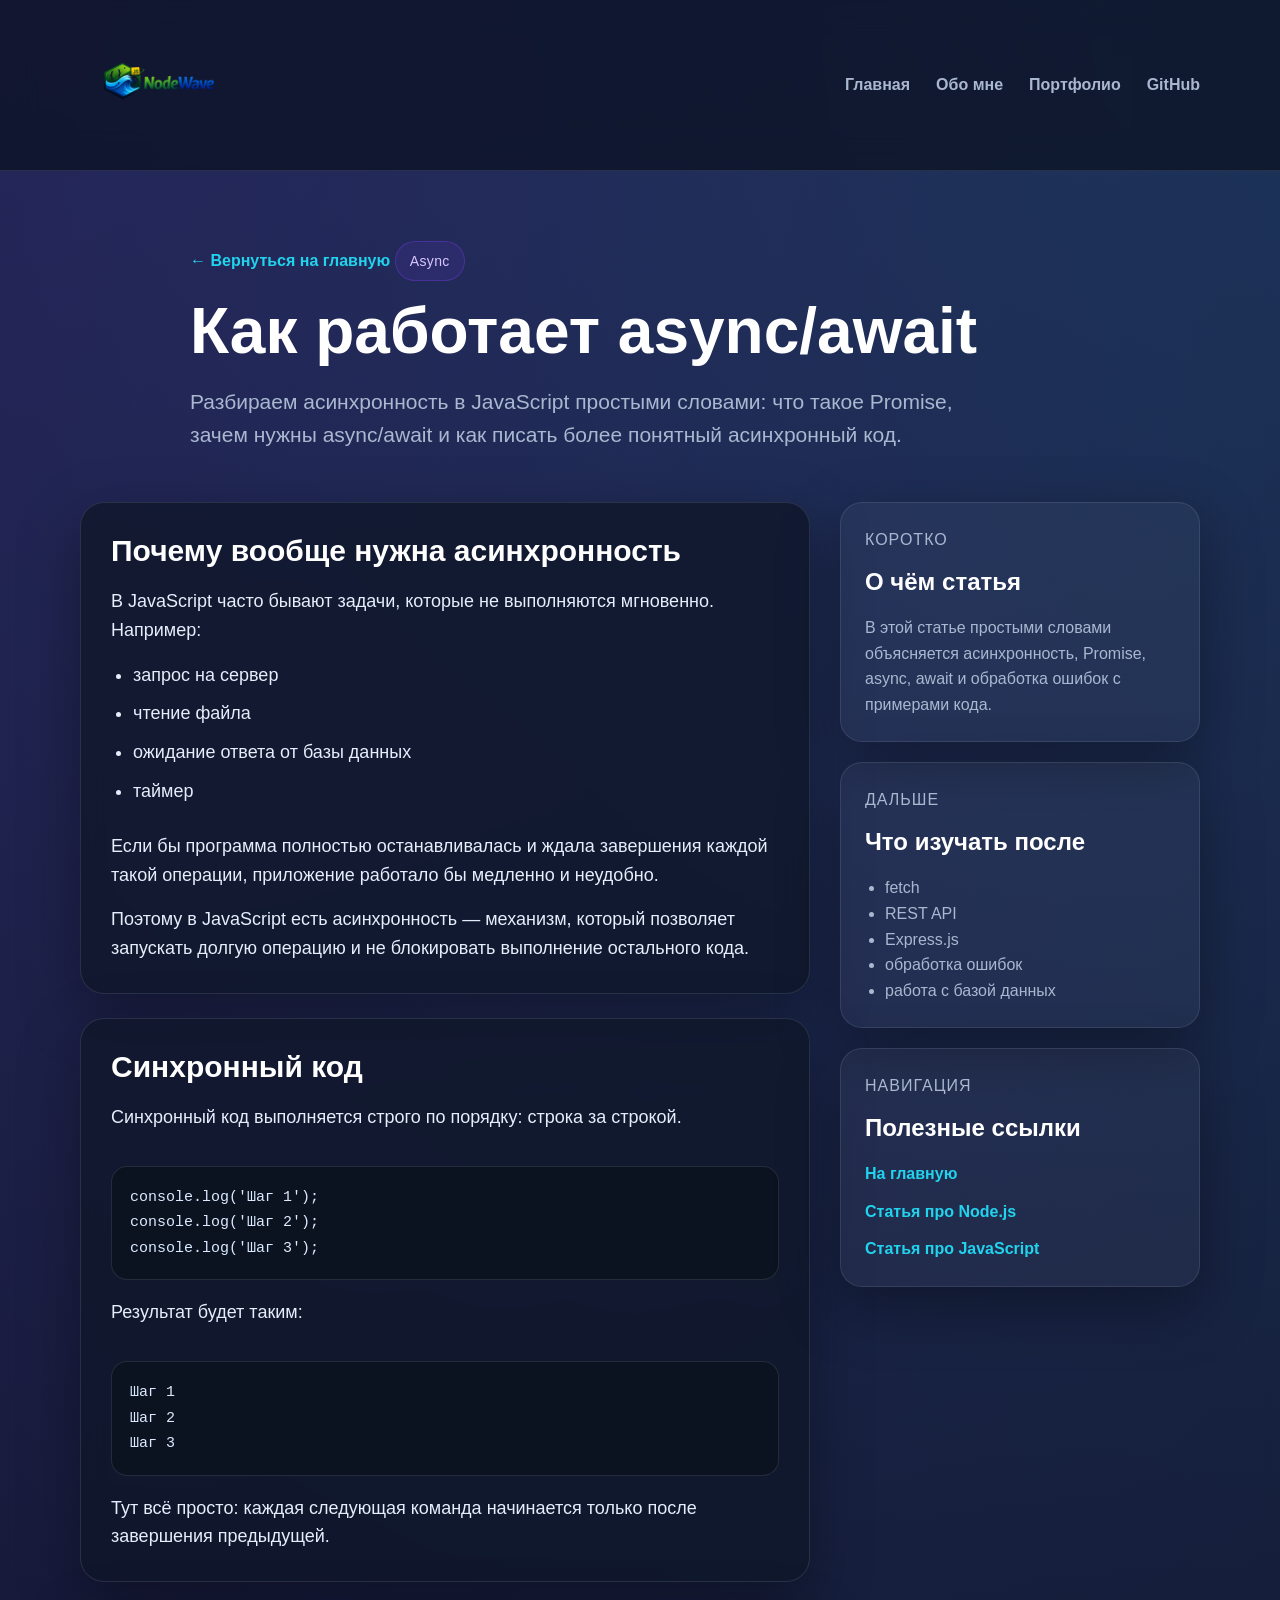
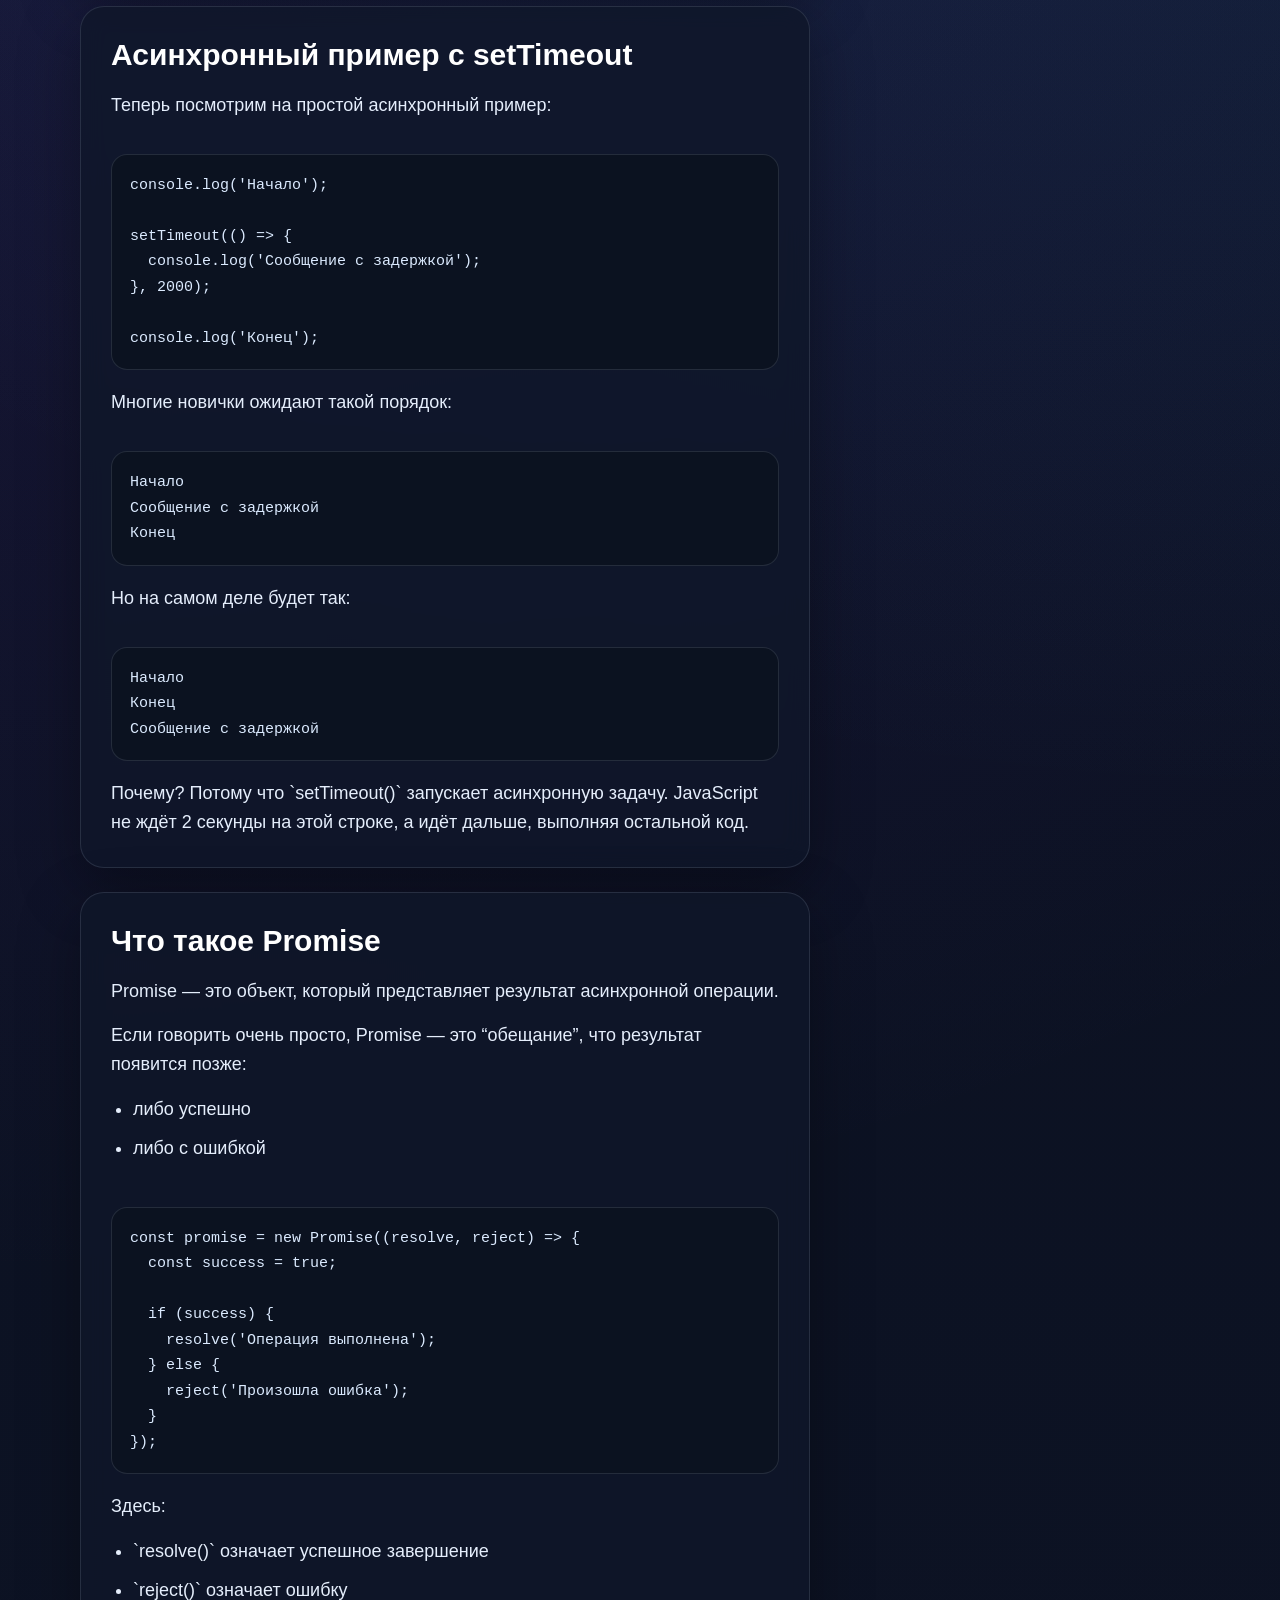
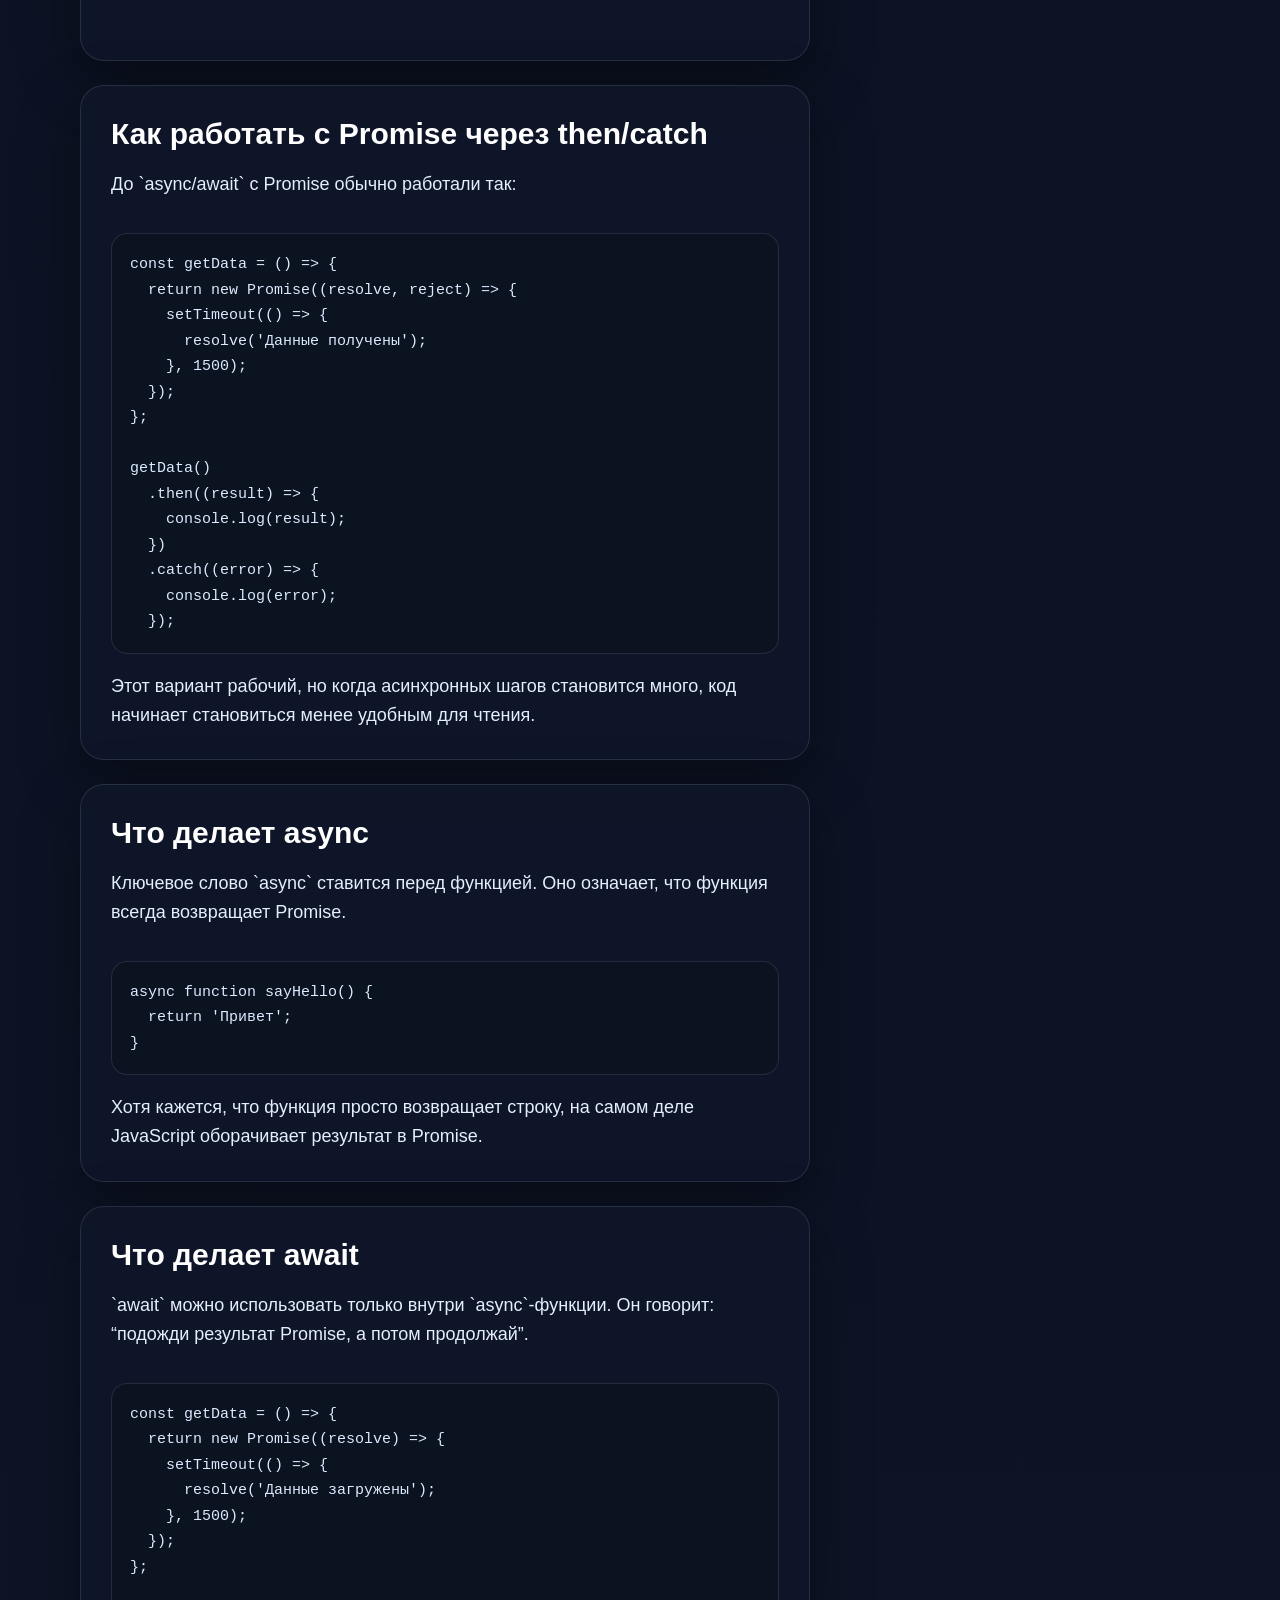
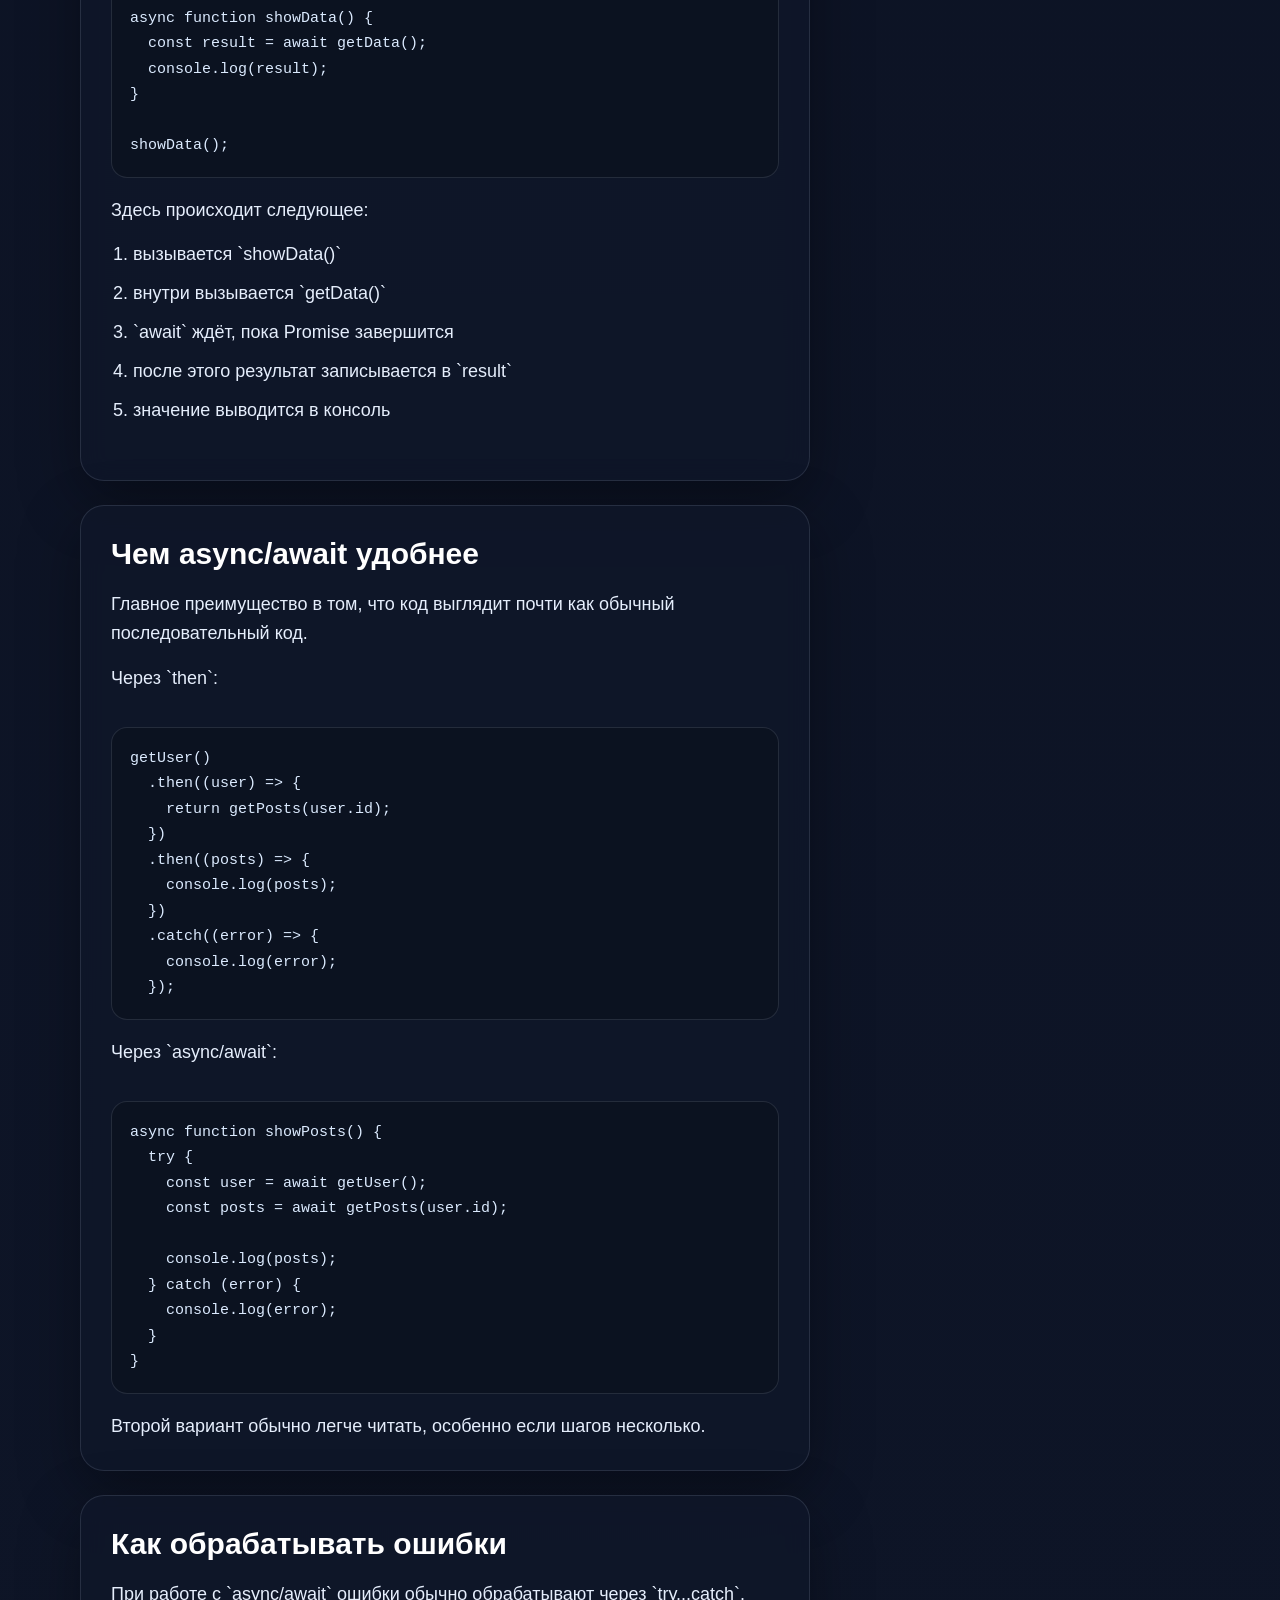
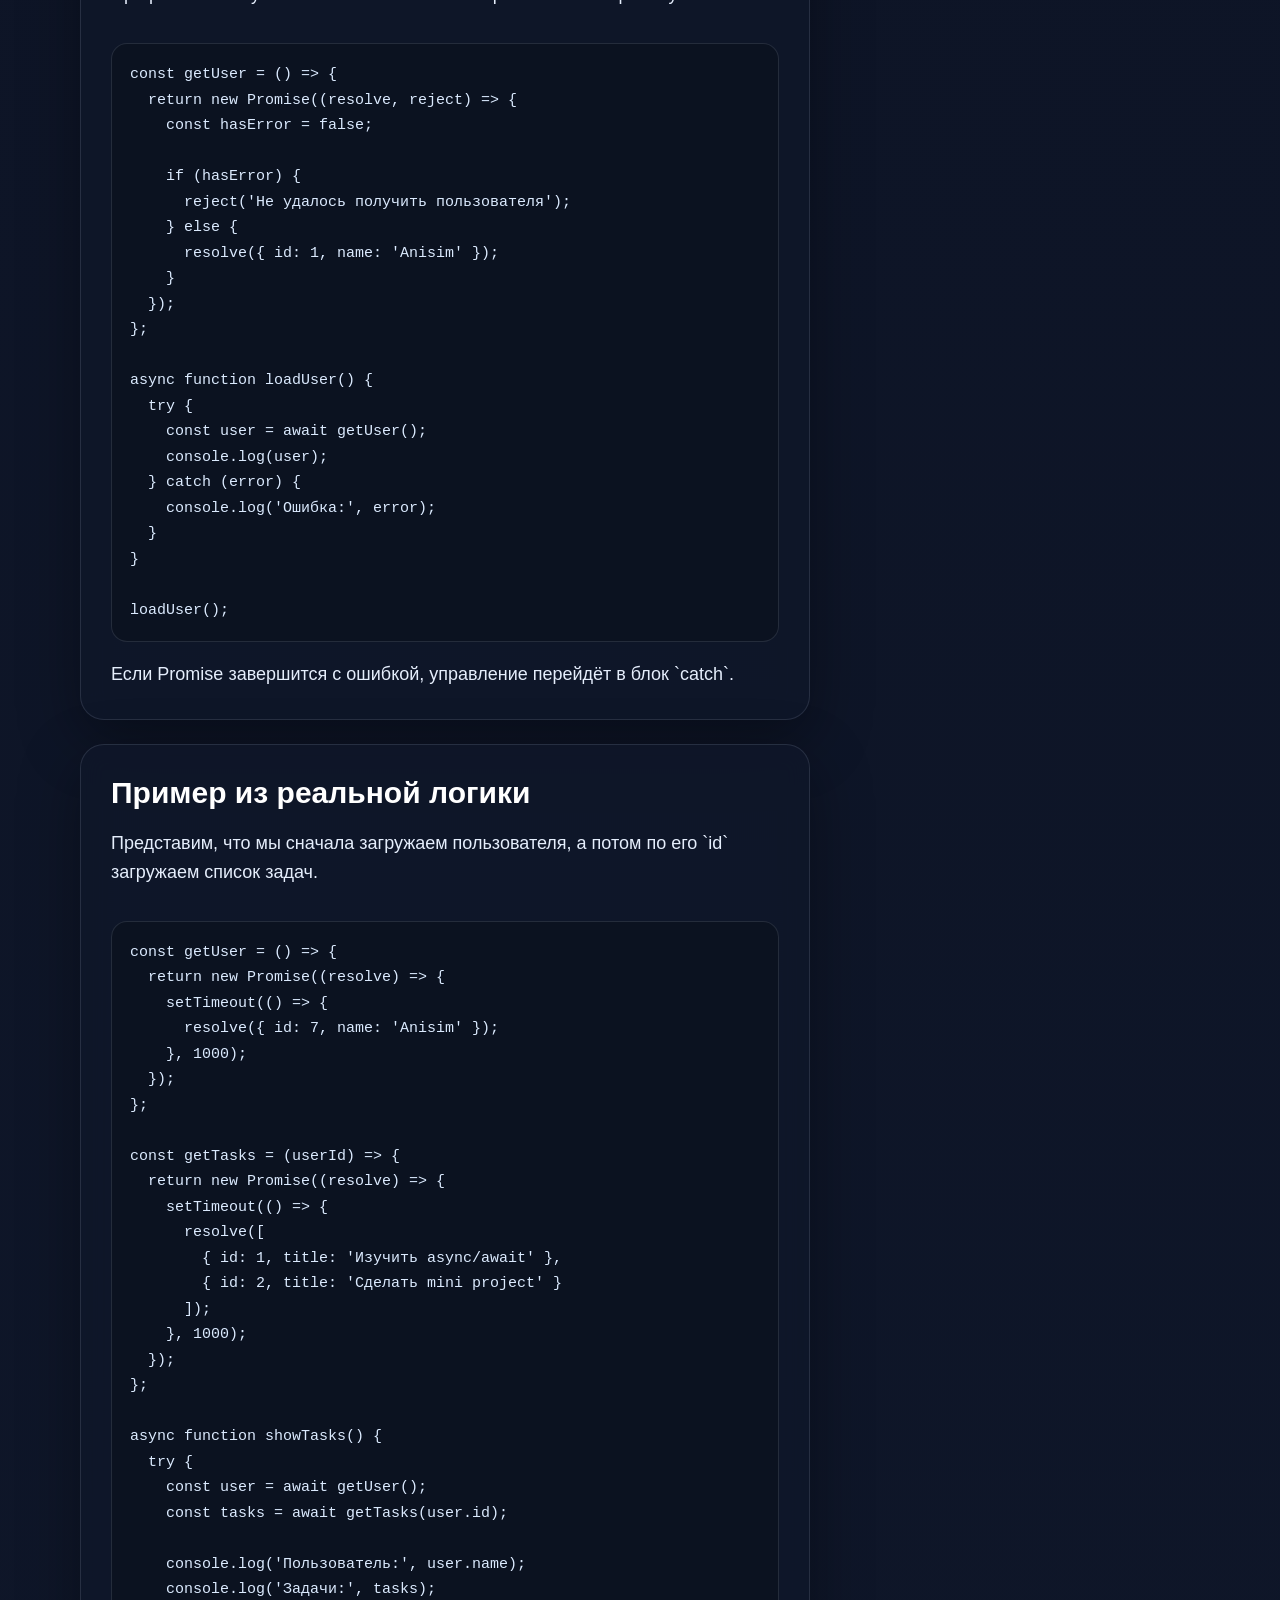
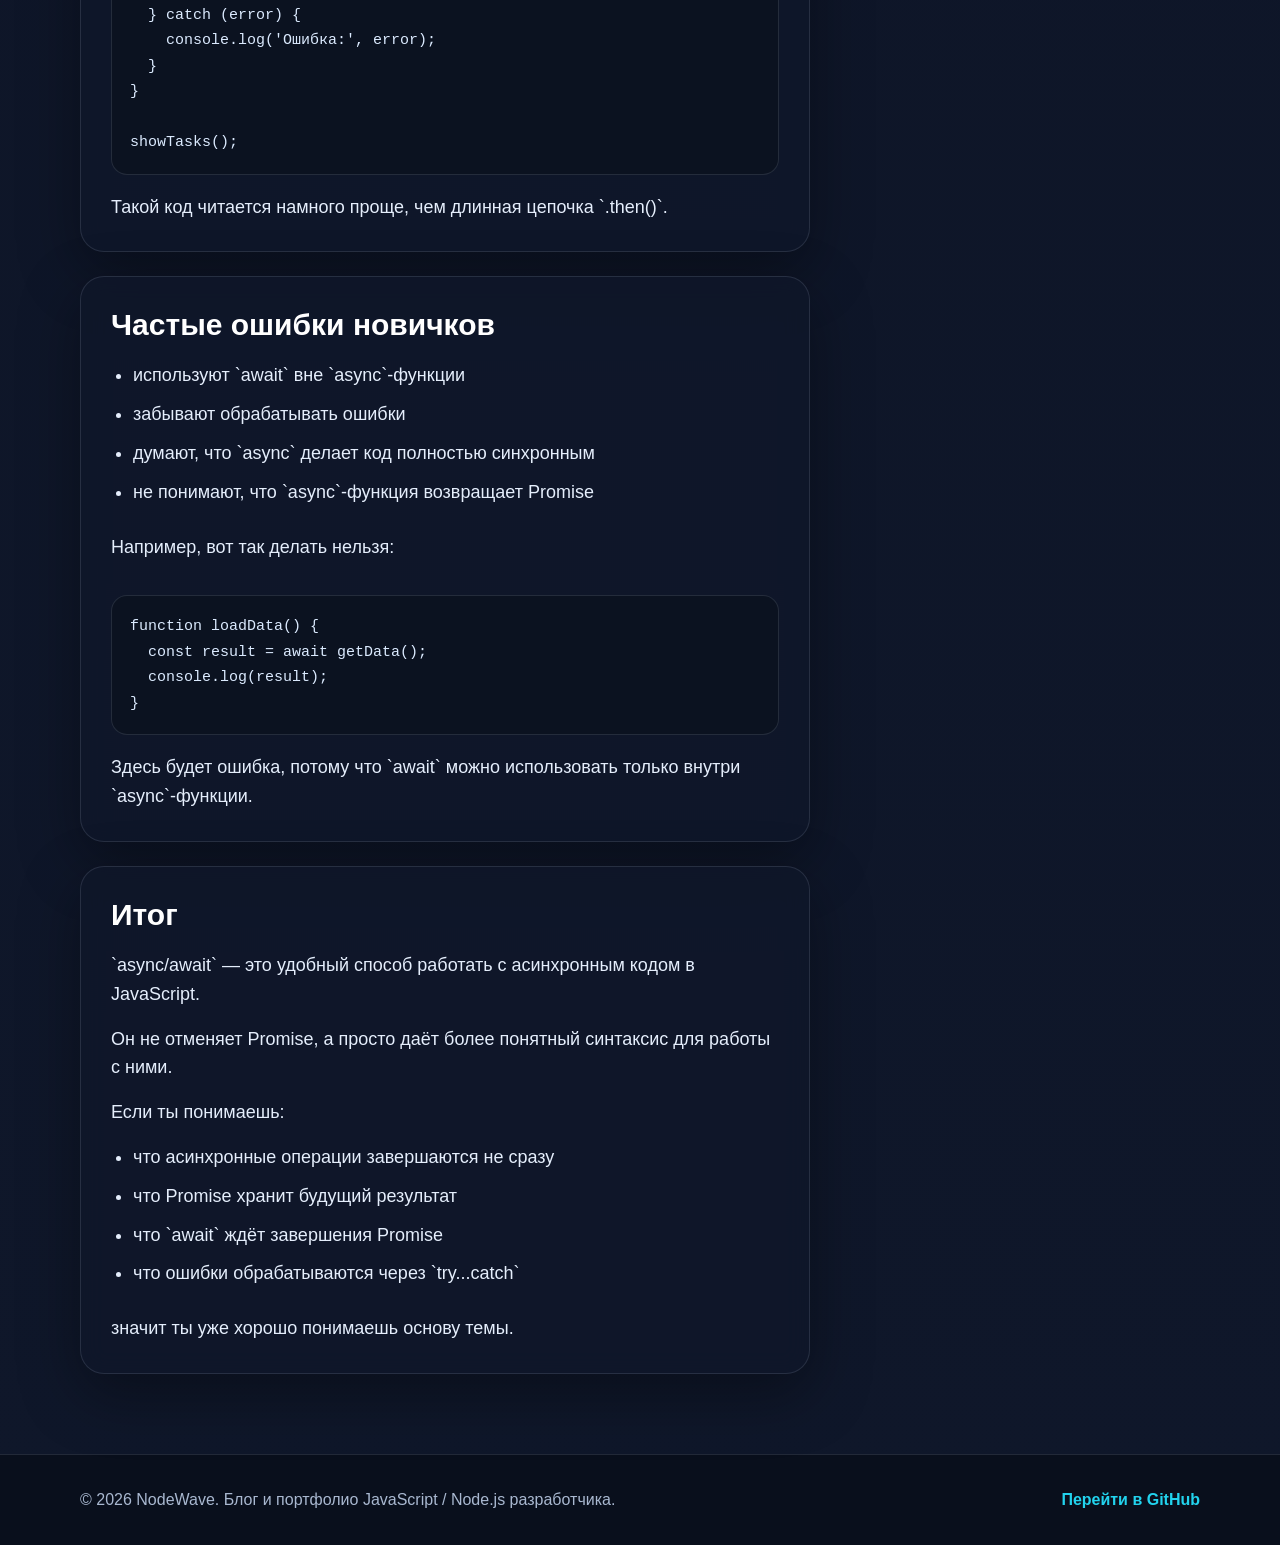
==== articles/async-await.html @ aeb6fb41 "Add async await article with code examples" ====
<!DOCTYPE html>
<html lang="ru">
<head>
  <meta charset="UTF-8" />
  <meta name="viewport" content="width=device-width, initial-scale=1.0" />
  <title>Как работает async/await — NodeWave</title>
  <link rel="stylesheet" href="../assets/css/style.css" />
  <link rel="stylesheet" href="../assets/css/article.css" />
</head>
<body>
  <header class="site-header">
    <div class="container header-inner">
      <a class="logo" href="../index.html">
        <img src="../assets/img/logo/logo.png" alt="NodeWave logo" />
      </a>

      <nav class="site-nav">
        <a href="../index.html">Главная</a>
        <a href="../about.html">Обо мне</a>
        <a href="../portfolio.html">Портфолио</a>
        <a href="https://github.com/anisimV?tab=repositories" target="_blank">GitHub</a>
      </nav>
    </div>
  </header>

  <main class="article-page">
    <section class="article-hero">
      <div class="container article-hero-inner">
        <a class="back-link" href="../index.html">← Вернуться на главную</a>
        <p class="article-category">Async</p>
        <h1>Как работает async/await</h1>
        <p class="article-lead">
          Разбираем асинхронность в JavaScript простыми словами:
          что такое Promise, зачем нужны async/await и как писать
          более понятный асинхронный код.
        </p>
      </div>
    </section>

    <section class="article-content-section">
      <div class="container article-layout">
        <article class="article-content">
          <div class="article-card">
            <h2>Почему вообще нужна асинхронность</h2>
            <p>
              В JavaScript часто бывают задачи, которые не выполняются мгновенно.
              Например:
            </p>
            <ul>
              <li>запрос на сервер</li>
              <li>чтение файла</li>
              <li>ожидание ответа от базы данных</li>
              <li>таймер</li>
            </ul>
            <p>
              Если бы программа полностью останавливалась и ждала завершения
              каждой такой операции, приложение работало бы медленно и неудобно.
            </p>
            <p>
              Поэтому в JavaScript есть асинхронность — механизм,
              который позволяет запускать долгую операцию и не блокировать
              выполнение остального кода.
            </p>
          </div>

          <div class="article-card">
            <h2>Синхронный код</h2>
            <p>
              Синхронный код выполняется строго по порядку: строка за строкой.
            </p>

            <pre><code>console.log('Шаг 1');
console.log('Шаг 2');
console.log('Шаг 3');</code></pre>

            <p>Результат будет таким:</p>

            <pre><code>Шаг 1
Шаг 2
Шаг 3</code></pre>

            <p>
              Тут всё просто: каждая следующая команда начинается только после
              завершения предыдущей.
            </p>
          </div>

          <div class="article-card">
            <h2>Асинхронный пример с setTimeout</h2>
            <p>
              Теперь посмотрим на простой асинхронный пример:
            </p>

            <pre><code>console.log('Начало');

setTimeout(() => {
  console.log('Сообщение с задержкой');
}, 2000);

console.log('Конец');</code></pre>

            <p>Многие новички ожидают такой порядок:</p>

            <pre><code>Начало
Сообщение с задержкой
Конец</code></pre>

            <p>Но на самом деле будет так:</p>

            <pre><code>Начало
Конец
Сообщение с задержкой</code></pre>

            <p>
              Почему? Потому что `setTimeout()` запускает асинхронную задачу.
              JavaScript не ждёт 2 секунды на этой строке, а идёт дальше,
              выполняя остальной код.
            </p>
          </div>

          <div class="article-card">
            <h2>Что такое Promise</h2>
            <p>
              Promise — это объект, который представляет результат асинхронной операции.
            </p>
            <p>
              Если говорить очень просто, Promise — это “обещание”,
              что результат появится позже:
            </p>
            <ul>
              <li>либо успешно</li>
              <li>либо с ошибкой</li>
            </ul>

            <pre><code>const promise = new Promise((resolve, reject) => {
  const success = true;

  if (success) {
    resolve('Операция выполнена');
  } else {
    reject('Произошла ошибка');
  }
});</code></pre>

            <p>
              Здесь:
            </p>
            <ul>
              <li>`resolve()` означает успешное завершение</li>
              <li>`reject()` означает ошибку</li>
            </ul>
          </div>

          <div class="article-card">
            <h2>Как работать с Promise через then/catch</h2>
            <p>
              До `async/await` с Promise обычно работали так:
            </p>

            <pre><code>const getData = () => {
  return new Promise((resolve, reject) => {
    setTimeout(() => {
      resolve('Данные получены');
    }, 1500);
  });
};

getData()
  .then((result) => {
    console.log(result);
  })
  .catch((error) => {
    console.log(error);
  });</code></pre>

            <p>
              Этот вариант рабочий, но когда асинхронных шагов становится много,
              код начинает становиться менее удобным для чтения.
            </p>
          </div>

          <div class="article-card">
            <h2>Что делает async</h2>
            <p>
              Ключевое слово `async` ставится перед функцией.
              Оно означает, что функция всегда возвращает Promise.
            </p>

            <pre><code>async function sayHello() {
  return 'Привет';
}</code></pre>

            <p>
              Хотя кажется, что функция просто возвращает строку,
              на самом деле JavaScript оборачивает результат в Promise.
            </p>
          </div>

          <div class="article-card">
            <h2>Что делает await</h2>
            <p>
              `await` можно использовать только внутри `async`-функции.
              Он говорит: “подожди результат Promise, а потом продолжай”.
            </p>

            <pre><code>const getData = () => {
  return new Promise((resolve) => {
    setTimeout(() => {
      resolve('Данные загружены');
    }, 1500);
  });
};

async function showData() {
  const result = await getData();
  console.log(result);
}

showData();</code></pre>

            <p>
              Здесь происходит следующее:
            </p>
            <ol>
              <li>вызывается `showData()`</li>
              <li>внутри вызывается `getData()`</li>
              <li>`await` ждёт, пока Promise завершится</li>
              <li>после этого результат записывается в `result`</li>
              <li>значение выводится в консоль</li>
            </ol>
          </div>

          <div class="article-card">
            <h2>Чем async/await удобнее</h2>
            <p>
              Главное преимущество в том, что код выглядит почти как обычный
              последовательный код.
            </p>

            <p>Через `then`:</p>

            <pre><code>getUser()
  .then((user) => {
    return getPosts(user.id);
  })
  .then((posts) => {
    console.log(posts);
  })
  .catch((error) => {
    console.log(error);
  });</code></pre>

            <p>Через `async/await`:</p>

            <pre><code>async function showPosts() {
  try {
    const user = await getUser();
    const posts = await getPosts(user.id);

    console.log(posts);
  } catch (error) {
    console.log(error);
  }
}</code></pre>

            <p>
              Второй вариант обычно легче читать, особенно если шагов несколько.
            </p>
          </div>

          <div class="article-card">
            <h2>Как обрабатывать ошибки</h2>
            <p>
              При работе с `async/await` ошибки обычно обрабатывают через `try...catch`.
            </p>

            <pre><code>const getUser = () => {
  return new Promise((resolve, reject) => {
    const hasError = false;

    if (hasError) {
      reject('Не удалось получить пользователя');
    } else {
      resolve({ id: 1, name: 'Anisim' });
    }
  });
};

async function loadUser() {
  try {
    const user = await getUser();
    console.log(user);
  } catch (error) {
    console.log('Ошибка:', error);
  }
}

loadUser();</code></pre>

            <p>
              Если Promise завершится с ошибкой, управление перейдёт в блок `catch`.
            </p>
          </div>

          <div class="article-card">
            <h2>Пример из реальной логики</h2>
            <p>
              Представим, что мы сначала загружаем пользователя,
              а потом по его `id` загружаем список задач.
            </p>

            <pre><code>const getUser = () => {
  return new Promise((resolve) => {
    setTimeout(() => {
      resolve({ id: 7, name: 'Anisim' });
    }, 1000);
  });
};

const getTasks = (userId) => {
  return new Promise((resolve) => {
    setTimeout(() => {
      resolve([
        { id: 1, title: 'Изучить async/await' },
        { id: 2, title: 'Сделать mini project' }
      ]);
    }, 1000);
  });
};

async function showTasks() {
  try {
    const user = await getUser();
    const tasks = await getTasks(user.id);

    console.log('Пользователь:', user.name);
    console.log('Задачи:', tasks);
  } catch (error) {
    console.log('Ошибка:', error);
  }
}

showTasks();</code></pre>

            <p>
              Такой код читается намного проще, чем длинная цепочка `.then()`.
            </p>
          </div>

          <div class="article-card">
            <h2>Частые ошибки новичков</h2>
            <ul>
              <li>используют `await` вне `async`-функции</li>
              <li>забывают обрабатывать ошибки</li>
              <li>думают, что `async` делает код полностью синхронным</li>
              <li>не понимают, что `async`-функция возвращает Promise</li>
            </ul>

            <p>Например, вот так делать нельзя:</p>

            <pre><code>function loadData() {
  const result = await getData();
  console.log(result);
}</code></pre>

            <p>
              Здесь будет ошибка, потому что `await` можно использовать
              только внутри `async`-функции.
            </p>
          </div>

          <div class="article-card">
            <h2>Итог</h2>
            <p>
              `async/await` — это удобный способ работать с асинхронным кодом
              в JavaScript.
            </p>
            <p>
              Он не отменяет Promise, а просто даёт более понятный синтаксис
              для работы с ними.
            </p>
            <p>
              Если ты понимаешь:
            </p>
            <ul>
              <li>что асинхронные операции завершаются не сразу</li>
              <li>что Promise хранит будущий результат</li>
              <li>что `await` ждёт завершения Promise</li>
              <li>что ошибки обрабатываются через `try...catch`</li>
            </ul>
            <p>
              значит ты уже хорошо понимаешь основу темы.
            </p>
          </div>
        </article>

        <aside class="article-sidebar">
          <div class="sidebar-card">
            <p class="sidebar-label">Коротко</p>
            <h3>О чём статья</h3>
            <p>
              В этой статье простыми словами объясняется асинхронность,
              Promise, async, await и обработка ошибок с примерами кода.
            </p>
          </div>

          <div class="sidebar-card">
            <p class="sidebar-label">Дальше</p>
            <h3>Что изучать после</h3>
            <ul>
              <li>fetch</li>
              <li>REST API</li>
              <li>Express.js</li>
              <li>обработка ошибок</li>
              <li>работа с базой данных</li>
            </ul>
          </div>

          <div class="sidebar-card">
            <p class="sidebar-label">Навигация</p>
            <h3>Полезные ссылки</h3>
            <a class="sidebar-link" href="../index.html">На главную</a>
            <a class="sidebar-link" href="./nodejs-start.html">Статья про Node.js</a>
            <a class="sidebar-link" href="./javascript-basics.html">Статья про JavaScript</a>
          </div>
        </aside>
      </div>
    </section>
  </main>

  <footer class="site-footer">
    <div class="container footer-inner">
      <p>© 2026 NodeWave. Блог и портфолио JavaScript / Node.js разработчика.</p>
      <a href="https://github.com/anisimV?tab=repositories" target="_blank">Перейти в GitHub</a>
    </div>
  </footer>
</body>
</html>
---- assets/css/style.css ----
* {
  box-sizing: border-box;
  margin: 0;
  padding: 0;
}

:root {
  --bg: #0b1020;
  --bg-soft: rgba(255, 255, 255, 0.04);
  --panel: rgba(15, 23, 42, 0.8);
  --line: rgba(148, 163, 184, 0.18);
  --text: #e5eefc;
  --muted: #a9b8d0;
  --accent: #7c3aed;
  --accent-2: #22d3ee;
  --white: #ffffff;
  --shadow: 0 20px 60px rgba(0, 0, 0, 0.35);
}

html {
  scroll-behavior: smooth;
}

body {
  font-family: Arial, sans-serif;
  color: var(--text);
  background:
    radial-gradient(circle at top left, rgba(124, 58, 237, 0.22), transparent 30%),
    radial-gradient(circle at top right, rgba(34, 211, 238, 0.18), transparent 25%),
    linear-gradient(180deg, #0b1020 0%, #0f172a 100%);
  line-height: 1.6;
}

a {
  text-decoration: none;
  color: inherit;
}

img {
  display: block;
  max-width: 100%;
}

.container {
  width: min(1120px, 92%);
  margin: 0 auto;
}

/* HEADER */
.site-header {
  position: sticky;
  top: 0;
  z-index: 1000;
  backdrop-filter: blur(16px);
  background: rgba(11, 16, 32, 0.7);
  border-bottom: 1px solid var(--line);
}

.header-inner {
  min-height: 82px;
  display: flex;
  justify-content: space-between;
  align-items: center;
  gap: 20px;
}

.logo img {
  width: 170px;
  height: 170px;
  object-fit: contain;
}

.site-nav {
  display: flex;
  align-items: center;
  gap: 26px;
  flex-wrap: wrap;
}

.site-nav a {
  color: var(--muted);
  font-weight: 600;
  transition: color 0.25s ease, transform 0.25s ease;
}

.site-nav a:hover {
  color: var(--white);
  transform: translateY(-1px);
}

/* HERO */
.hero {
  padding: 110px 0 90px;
}

.hero-inner {
  max-width: 820px;
  margin: 0 auto;
  text-align: center;
}

.hero-badge {
  display: inline-block;
  padding: 8px 16px;
  border: 1px solid rgba(124, 58, 237, 0.35);
  border-radius: 999px;
  background: rgba(124, 58, 237, 0.12);
  color: #d8c7ff;
  font-size: 14px;
  letter-spacing: 0.4px;
  margin-bottom: 22px;
}

.hero-title {
  font-size: clamp(48px, 9vw, 88px);
  line-height: 1;
  margin-bottom: 22px;
  color: var(--white);
}

.hero-text {
  max-width: 760px;
  margin: 0 auto 34px;
  font-size: 20px;
  color: var(--muted);
}

.hero-actions {
  display: flex;
  justify-content: center;
  gap: 16px;
  flex-wrap: wrap;
}

/* BUTTONS */
.btn {
  display: inline-flex;
  align-items: center;
  justify-content: center;
  min-height: 48px;
  padding: 0 22px;
  border-radius: 14px;
  font-weight: 700;
  transition: transform 0.25s ease, box-shadow 0.25s ease, background 0.25s ease;
}

.btn:hover {
  transform: translateY(-2px);
}

.btn-primary {
  background: linear-gradient(135deg, var(--accent), var(--accent-2));
  color: var(--white);
  box-shadow: 0 14px 32px rgba(124, 58, 237, 0.28);
}

.btn-secondary {
  background: rgba(255, 255, 255, 0.04);
  border: 1px solid var(--line);
  color: var(--text);
}

/* SECTIONS */
.articles-section,
.portfolio-section,
.about-preview {
  padding: 40px 0 90px;
}

.section-heading {
  margin-bottom: 28px;
}

.section-label {
  color: var(--accent-2);
  font-size: 14px;
  text-transform: uppercase;
  letter-spacing: 1.3px;
  margin-bottom: 10px;
}

.section-heading h2,
.about-preview-text h2 {
  font-size: clamp(30px, 4vw, 42px);
  line-height: 1.15;
  color: var(--white);
}

/* ARTICLES */
.articles-list {
  display: grid;
  grid-template-columns: repeat(3, 1fr);
  gap: 24px;
}

.article-card {
  display: flex;
  flex-direction: column;
  justify-content: space-between;
  min-height: 280px;
  padding: 26px;
  border: 1px solid var(--line);
  border-radius: 24px;
  background: var(--panel);
  box-shadow: var(--shadow);
  backdrop-filter: blur(12px);
  transition: transform 0.28s ease, border-color 0.28s ease;
}

.article-card:hover {
  transform: translateY(-6px);
  border-color: rgba(34, 211, 238, 0.5);
}

.article-tag {
  color: #d4c1ff;
  font-size: 14px;
  margin-bottom: 10px;
}

.article-card h3 {
  font-size: 24px;
  margin-bottom: 14px;
}

.article-card h3 a:hover {
  color: var(--accent-2);
}

.article-card p {
  color: var(--muted);
}

.article-link {
  display: inline-block;
  margin-top: 22px;
  color: var(--accent-2);
  font-weight: 700;
}

/* PORTFOLIO */
.portfolio-list {
  display: grid;
  grid-template-columns: repeat(3, 1fr);
  gap: 24px;
}

.project-card {
  padding: 26px;
  border-radius: 24px;
  border: 1px solid var(--line);
  background: linear-gradient(180deg, rgba(15, 23, 42, 0.94), rgba(30, 41, 59, 0.78));
  box-shadow: var(--shadow);
  transition: transform 0.28s ease, border-color 0.28s ease;
}

.project-card:hover {
  transform: translateY(-6px);
  border-color: rgba(124, 58, 237, 0.5);
}

.project-card h3 {
  font-size: 24px;
  margin-bottom: 14px;
  color: var(--white);
}

.project-card p {
  color: var(--muted);
  margin-bottom: 20px;
}

.project-card a {
  color: var(--accent-2);
  font-weight: 700;
}

/* ABOUT PREVIEW */
.about-preview-inner {
  padding: 34px;
  border: 1px solid var(--line);
  border-radius: 28px;
  background: rgba(255, 255, 255, 0.04);
  box-shadow: var(--shadow);
  display: flex;
  justify-content: space-between;
  align-items: center;
  gap: 30px;
}

.about-preview-text {
  max-width: 760px;
}

.about-preview-text p:last-child {
  margin-top: 16px;
  color: var(--muted);
}

.about-preview-action {
  flex-shrink: 0;
}

/* FOOTER */
.site-footer {
  border-top: 1px solid var(--line);
  background: rgba(8, 12, 24, 0.7);
}

.footer-inner {
  min-height: 90px;
  display: flex;
  align-items: center;
  justify-content: space-between;
  gap: 18px;
  flex-wrap: wrap;
}

.footer-inner p {
  color: var(--muted);
}

.footer-inner a {
  color: var(--accent-2);
  font-weight: 700;
}

/* RESPONSIVE */
@media (max-width: 980px) {
  .articles-list,
  .portfolio-list {
    grid-template-columns: 1fr 1fr;
  }

  .about-preview-inner {
    flex-direction: column;
    align-items: flex-start;
  }
}

@media (max-width: 700px) {
  .header-inner {
    padding: 14px 0;
    min-height: auto;
    flex-direction: column;
  }

  .site-nav {
    justify-content: center;
    gap: 16px;
  }

  .hero {
    padding: 70px 0 60px;
  }

  .hero-text {
    font-size: 18px;
  }

  .articles-list,
  .portfolio-list {
    grid-template-columns: 1fr;
  }

  .about-preview-inner {
    padding: 24px;
  }
}
---- assets/css/article.css ----
.article-page {
  padding-bottom: 80px;
}

.article-hero {
  padding: 70px 0 30px;
}

.article-hero-inner {
  max-width: 900px;
}

.back-link {
  display: inline-block;
  margin-bottom: 24px;
  color: var(--accent-2);
  font-weight: 700;
  transition: opacity 0.25s ease;
}

.back-link:hover {
  opacity: 0.8;
}

.article-category {
  display: inline-block;
  margin-bottom: 16px;
  padding: 8px 14px;
  border-radius: 999px;
  background: rgba(124, 58, 237, 0.12);
  border: 1px solid rgba(124, 58, 237, 0.35);
  color: #d8c7ff;
  font-size: 14px;
  letter-spacing: 0.4px;
}

.article-hero h1 {
  font-size: clamp(34px, 6vw, 64px);
  line-height: 1.05;
  color: var(--white);
  margin-bottom: 20px;
}

.article-lead {
  max-width: 780px;
  font-size: 21px;
  color: var(--muted);
}

.article-content-section {
  padding-top: 20px;
}

.article-layout {
  display: grid;
  grid-template-columns: minmax(0, 2fr) minmax(280px, 360px);
  gap: 30px;
  align-items: start;
}

.article-content {
  display: flex;
  flex-direction: column;
  gap: 24px;
}

.article-card {
  padding: 30px;
  border-radius: 24px;
  border: 1px solid var(--line);
  background: var(--panel);
  box-shadow: var(--shadow);
  backdrop-filter: blur(12px);
}

.article-card h2 {
  font-size: 30px;
  line-height: 1.2;
  margin-bottom: 18px;
  color: var(--white);
}

.article-card p {
  color: var(--text);
  margin-bottom: 16px;
  font-size: 18px;
}

.article-card p:last-child {
  margin-bottom: 0;
}

.article-card ul,
.article-card ol {
  padding-left: 22px;
  margin-bottom: 16px;
}

.article-card li {
  color: var(--text);
  margin-bottom: 10px;
  font-size: 18px;
}

.article-sidebar {
  position: sticky;
  top: 110px;
  display: flex;
  flex-direction: column;
  gap: 20px;
}

.sidebar-card {
  padding: 24px;
  border-radius: 22px;
  border: 1px solid var(--line);
  background: rgba(255, 255, 255, 0.04);
  box-shadow: var(--shadow);
}

.sidebar-label {
  color: var(--accent-2);
  text-transform: uppercase;
  letter-spacing: 1px;
  font-size: 13px;
  margin-bottom: 10px;
}

.sidebar-card h3 {
  color: var(--white);
  font-size: 24px;
  margin-bottom: 14px;
}

.sidebar-card p,
.sidebar-card li {
  color: var(--muted);
  font-size: 16px;
}

.sidebar-card ul {
  padding-left: 20px;
}

.sidebar-link {
  display: block;
  color: var(--accent-2);
  font-weight: 700;
  margin-bottom: 12px;
}

.sidebar-link:last-child {
  margin-bottom: 0;
}

@media (max-width: 980px) {
  .article-layout {
    grid-template-columns: 1fr;
  }

  .article-sidebar {
    position: static;
  }
}

@media (max-width: 700px) {
  .article-hero {
    padding: 50px 0 20px;
  }

  .article-lead {
    font-size: 18px;
  }

  .article-card {
    padding: 22px;
    border-radius: 20px;
  }

  .article-card h2 {
    font-size: 25px;
  }

  .article-card p,
  .article-card li {
    font-size: 17px;
  }
}

.article-card pre {
  overflow-x: auto;
  margin: 18px 0;
  padding: 18px;
  border-radius: 16px;
  background: #0b1220;
  border: 1px solid rgba(148, 163, 184, 0.18);
}

.article-card code {
  font-family: Consolas, Monaco, 'Courier New', monospace;
  font-size: 15px;
  color: #dbeafe;
}

.article-card pre code {
  display: block;
  line-height: 1.7;
  white-space: pre;
}
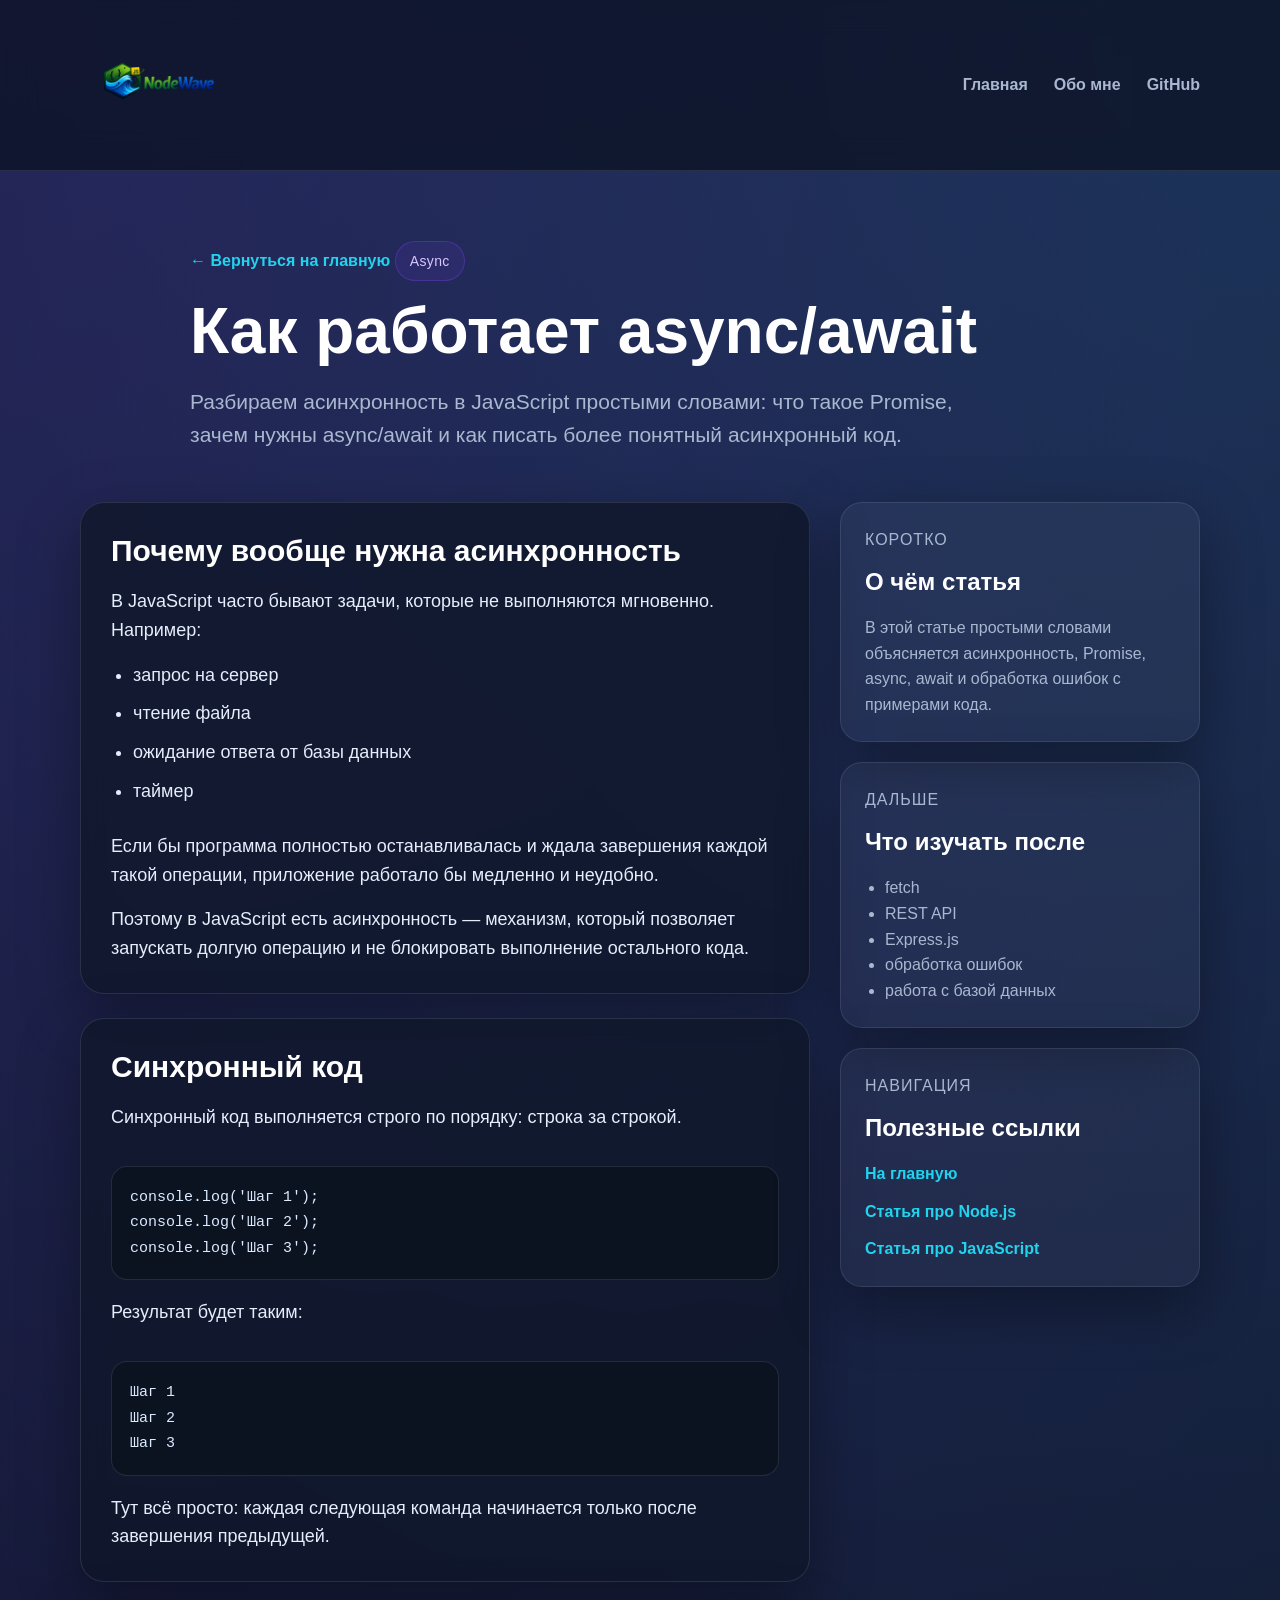
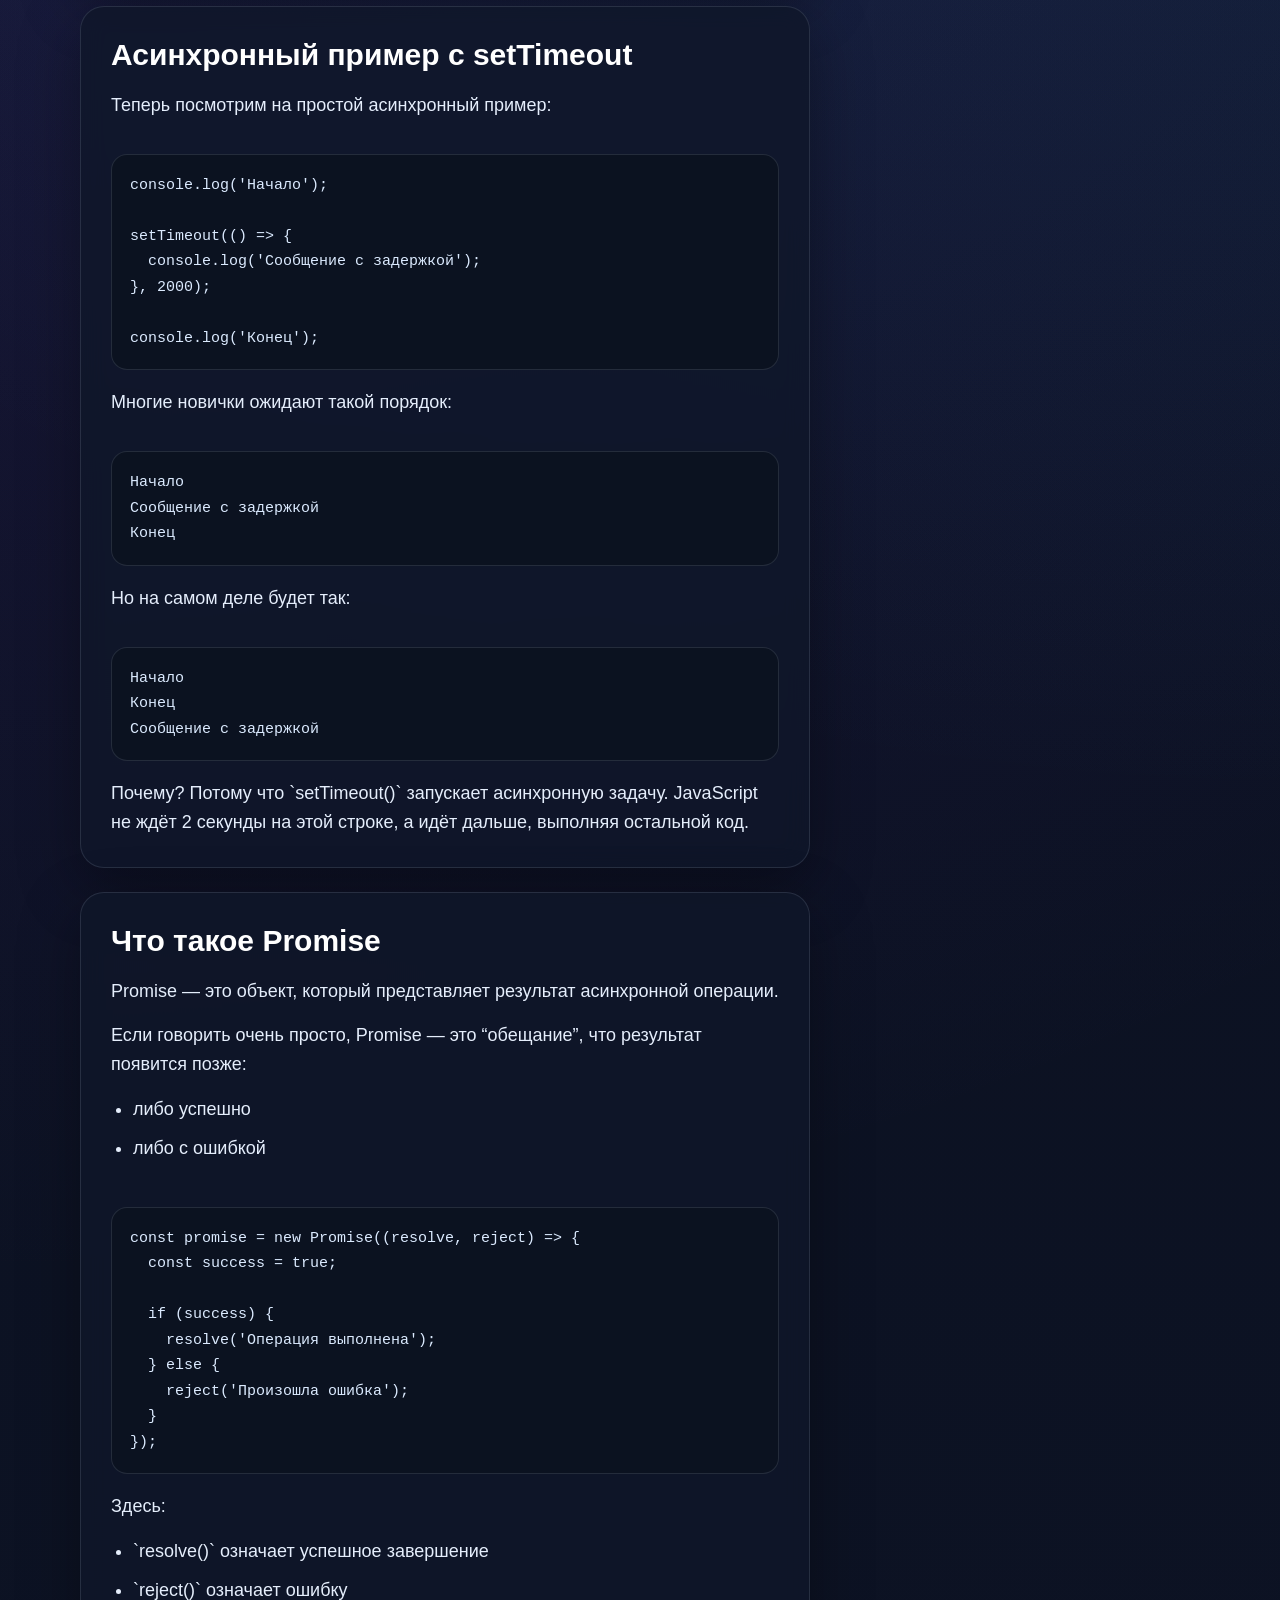
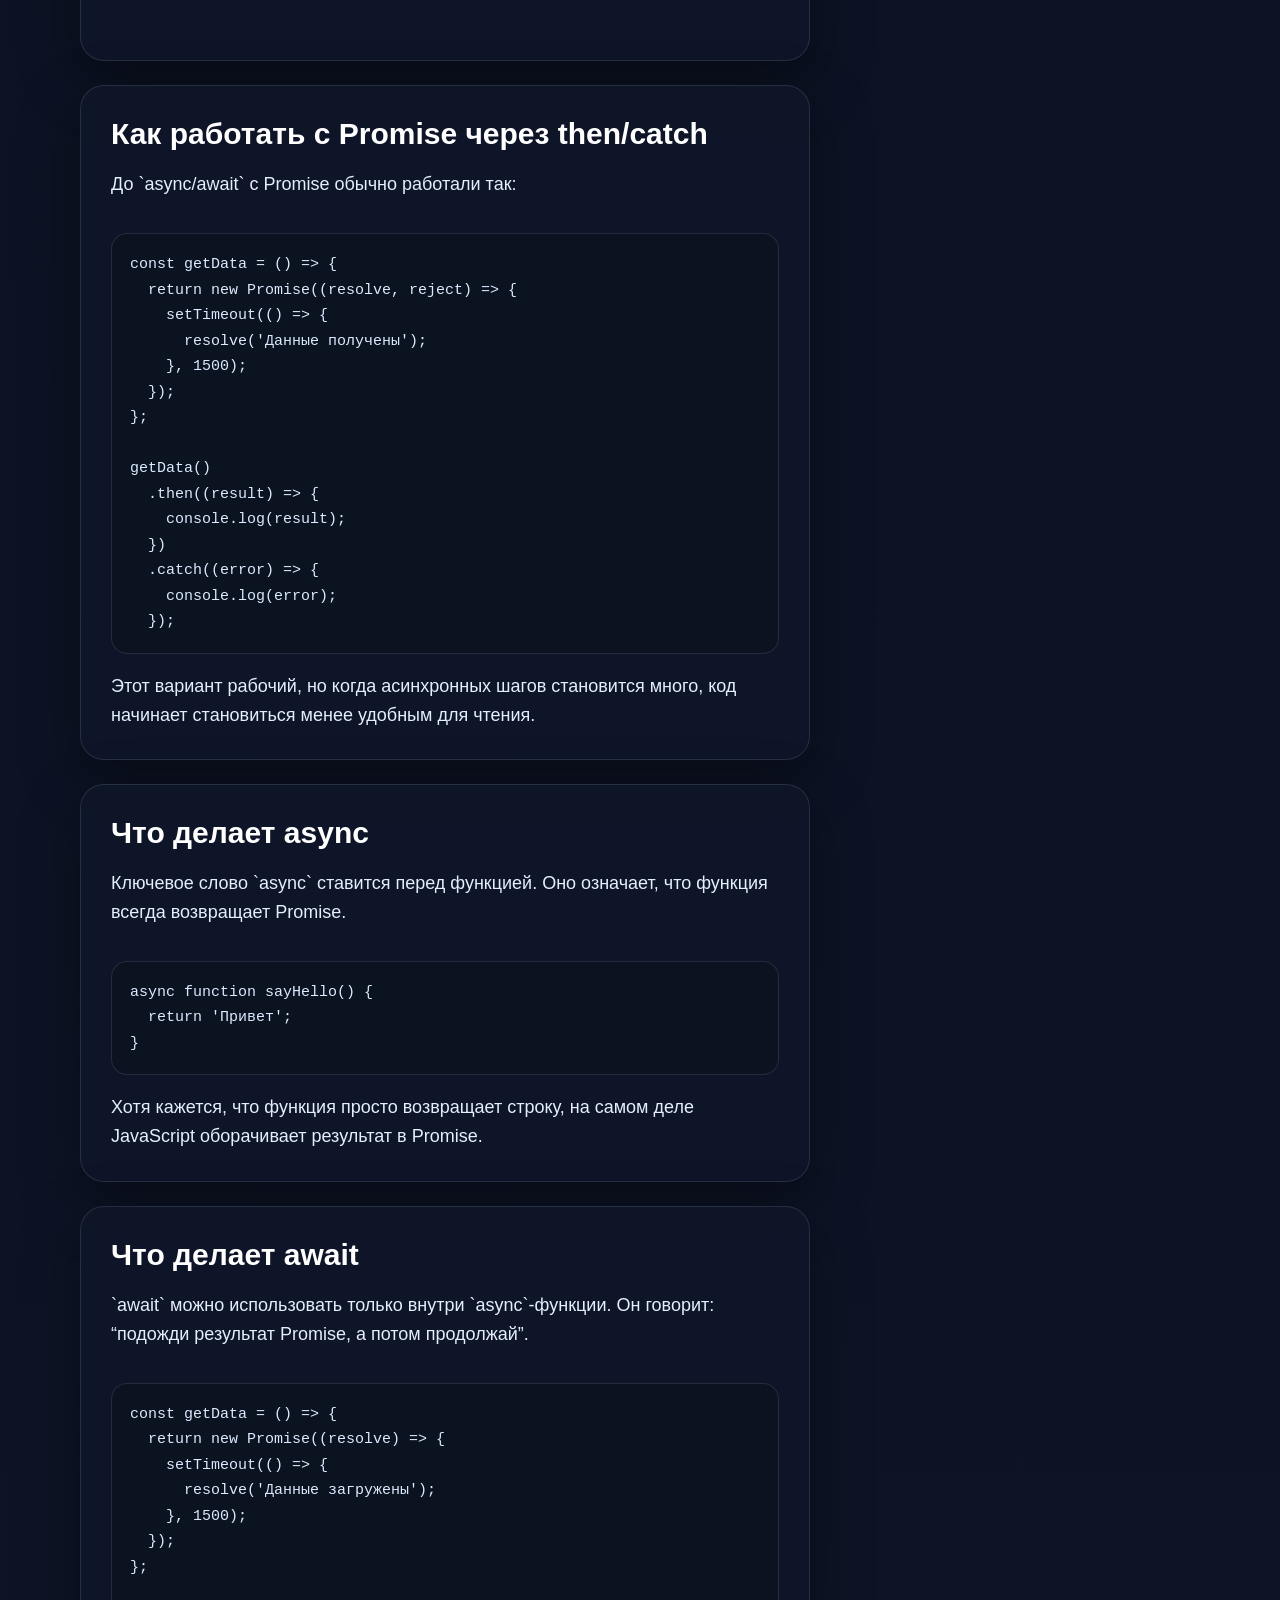
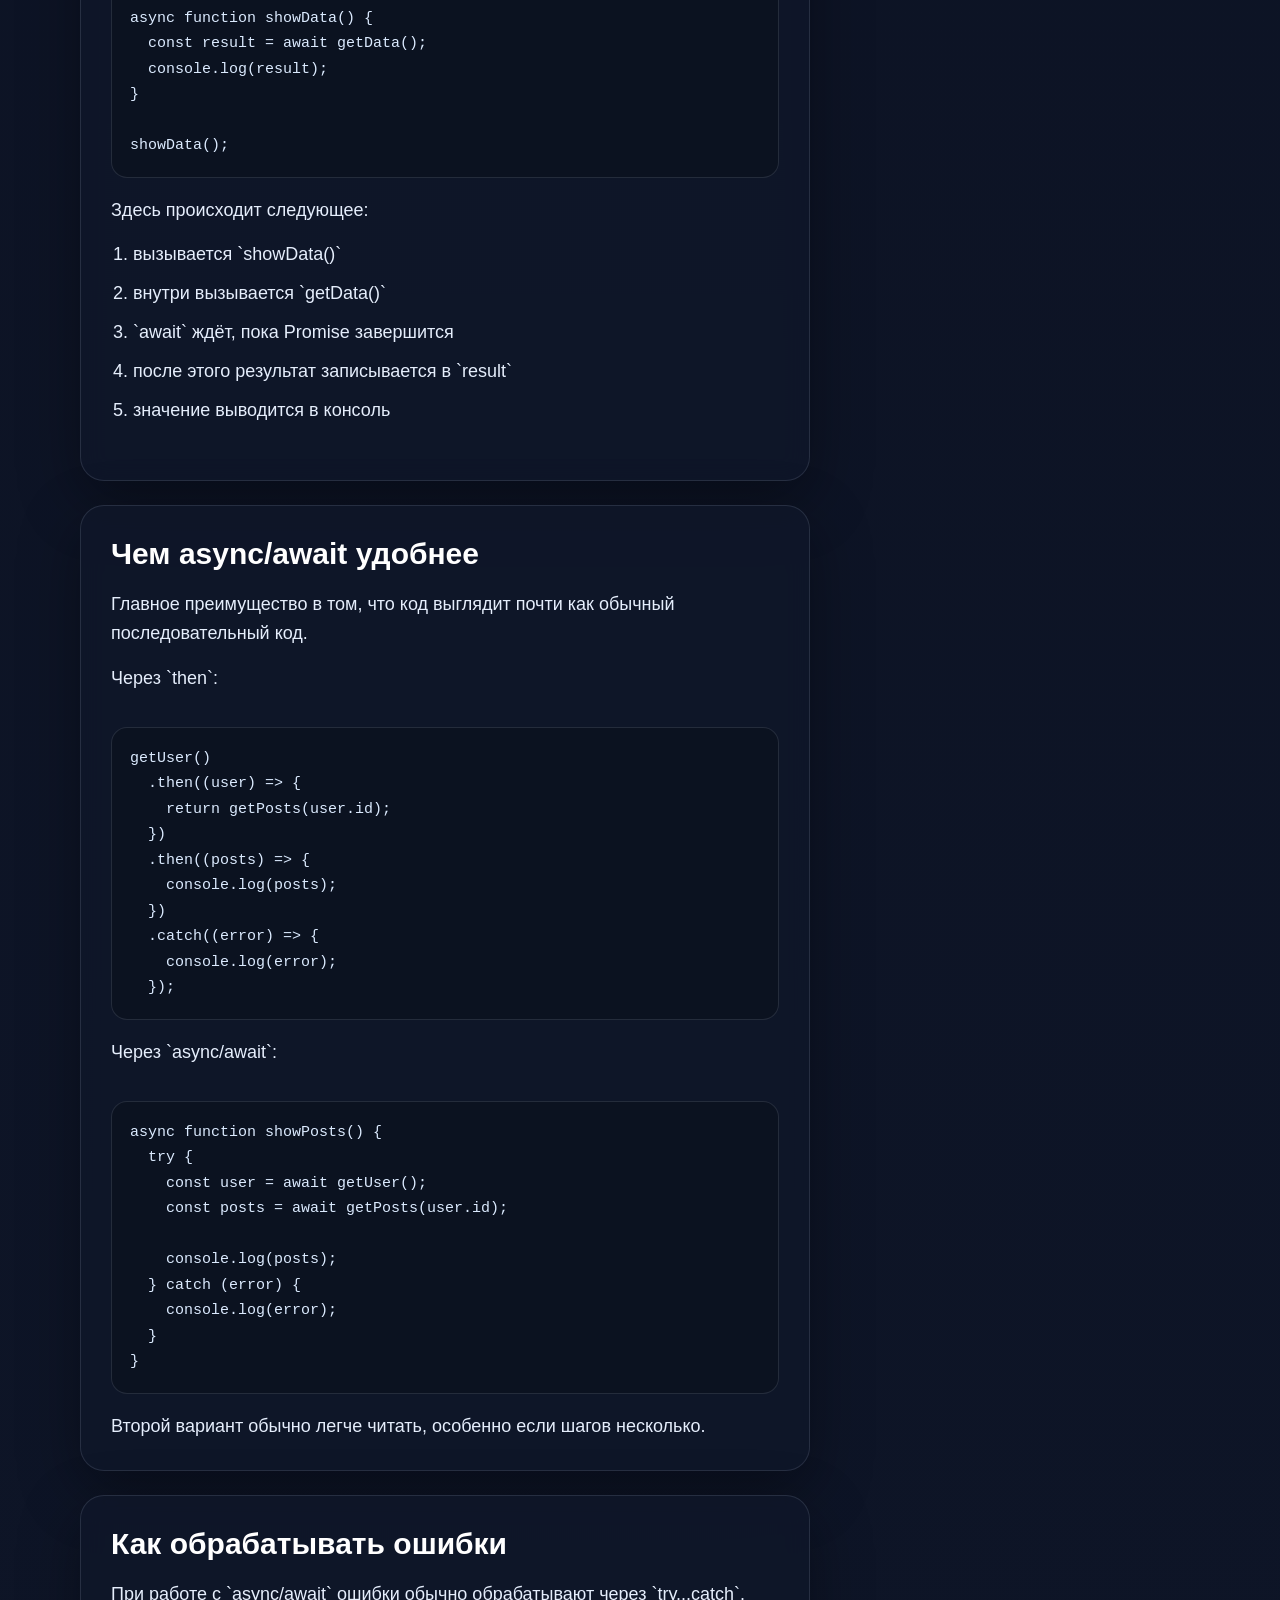
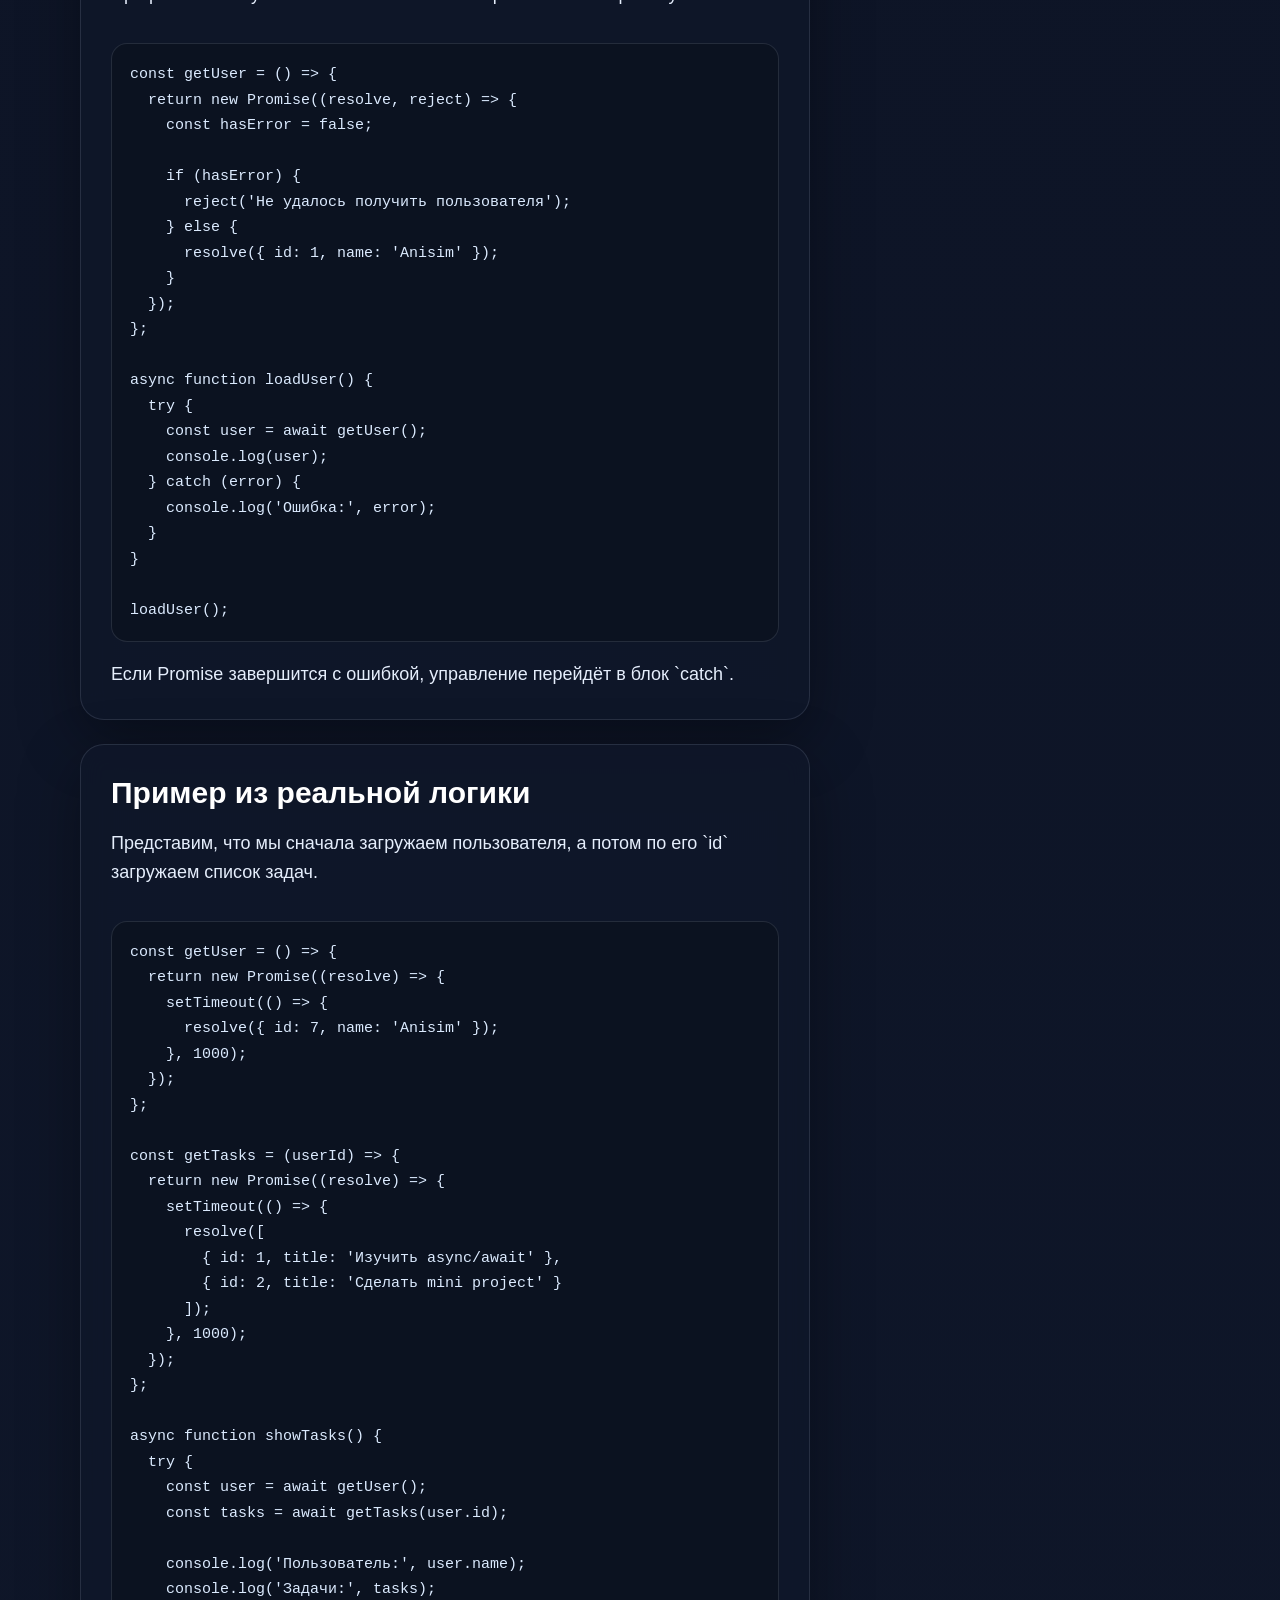
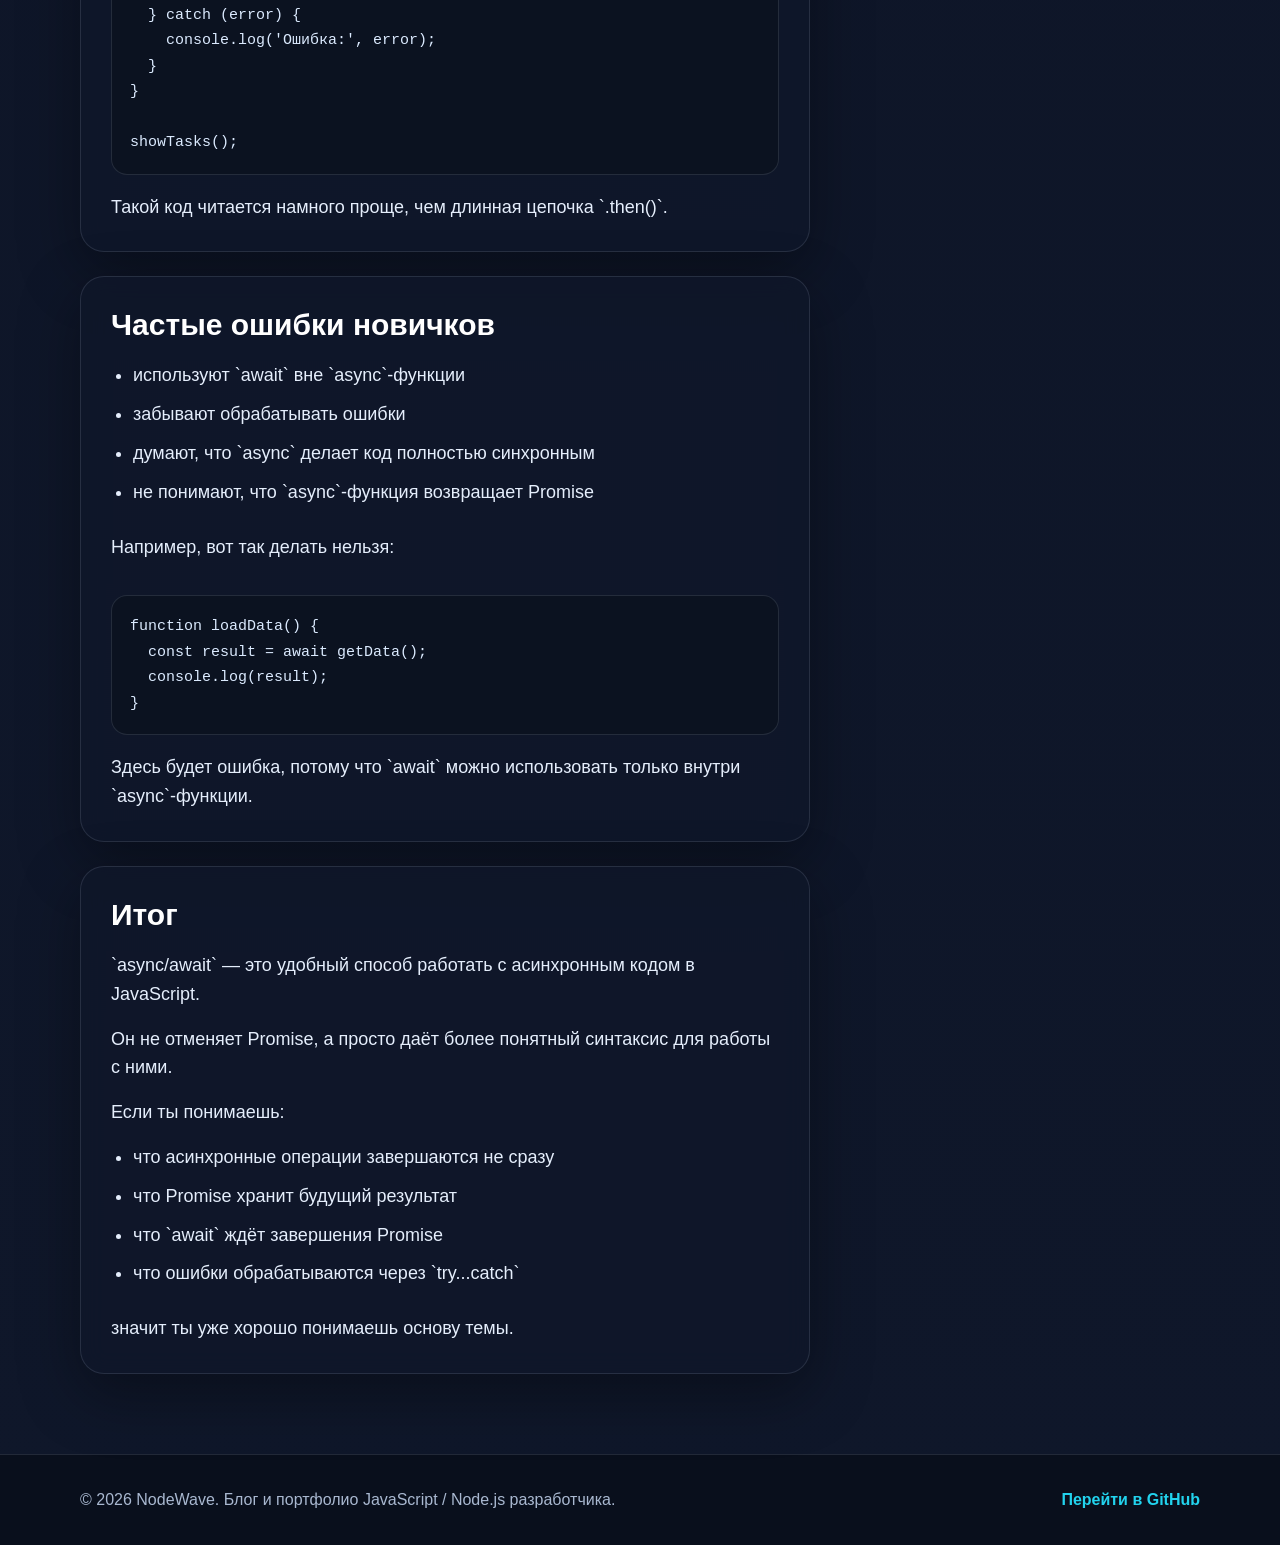
==== commit de16cc08: "Add tasks page layout with topics sidebar" ====
--- a/articles/async-await.html
+++ b/articles/async-await.html
@@ -17,7 +17,6 @@
       <nav class="site-nav">
         <a href="../index.html">Главная</a>
         <a href="../about.html">Обо мне</a>
-        <a href="../portfolio.html">Портфолио</a>
         <a href="https://github.com/anisimV?tab=repositories" target="_blank">GitHub</a>
       </nav>
     </div>
